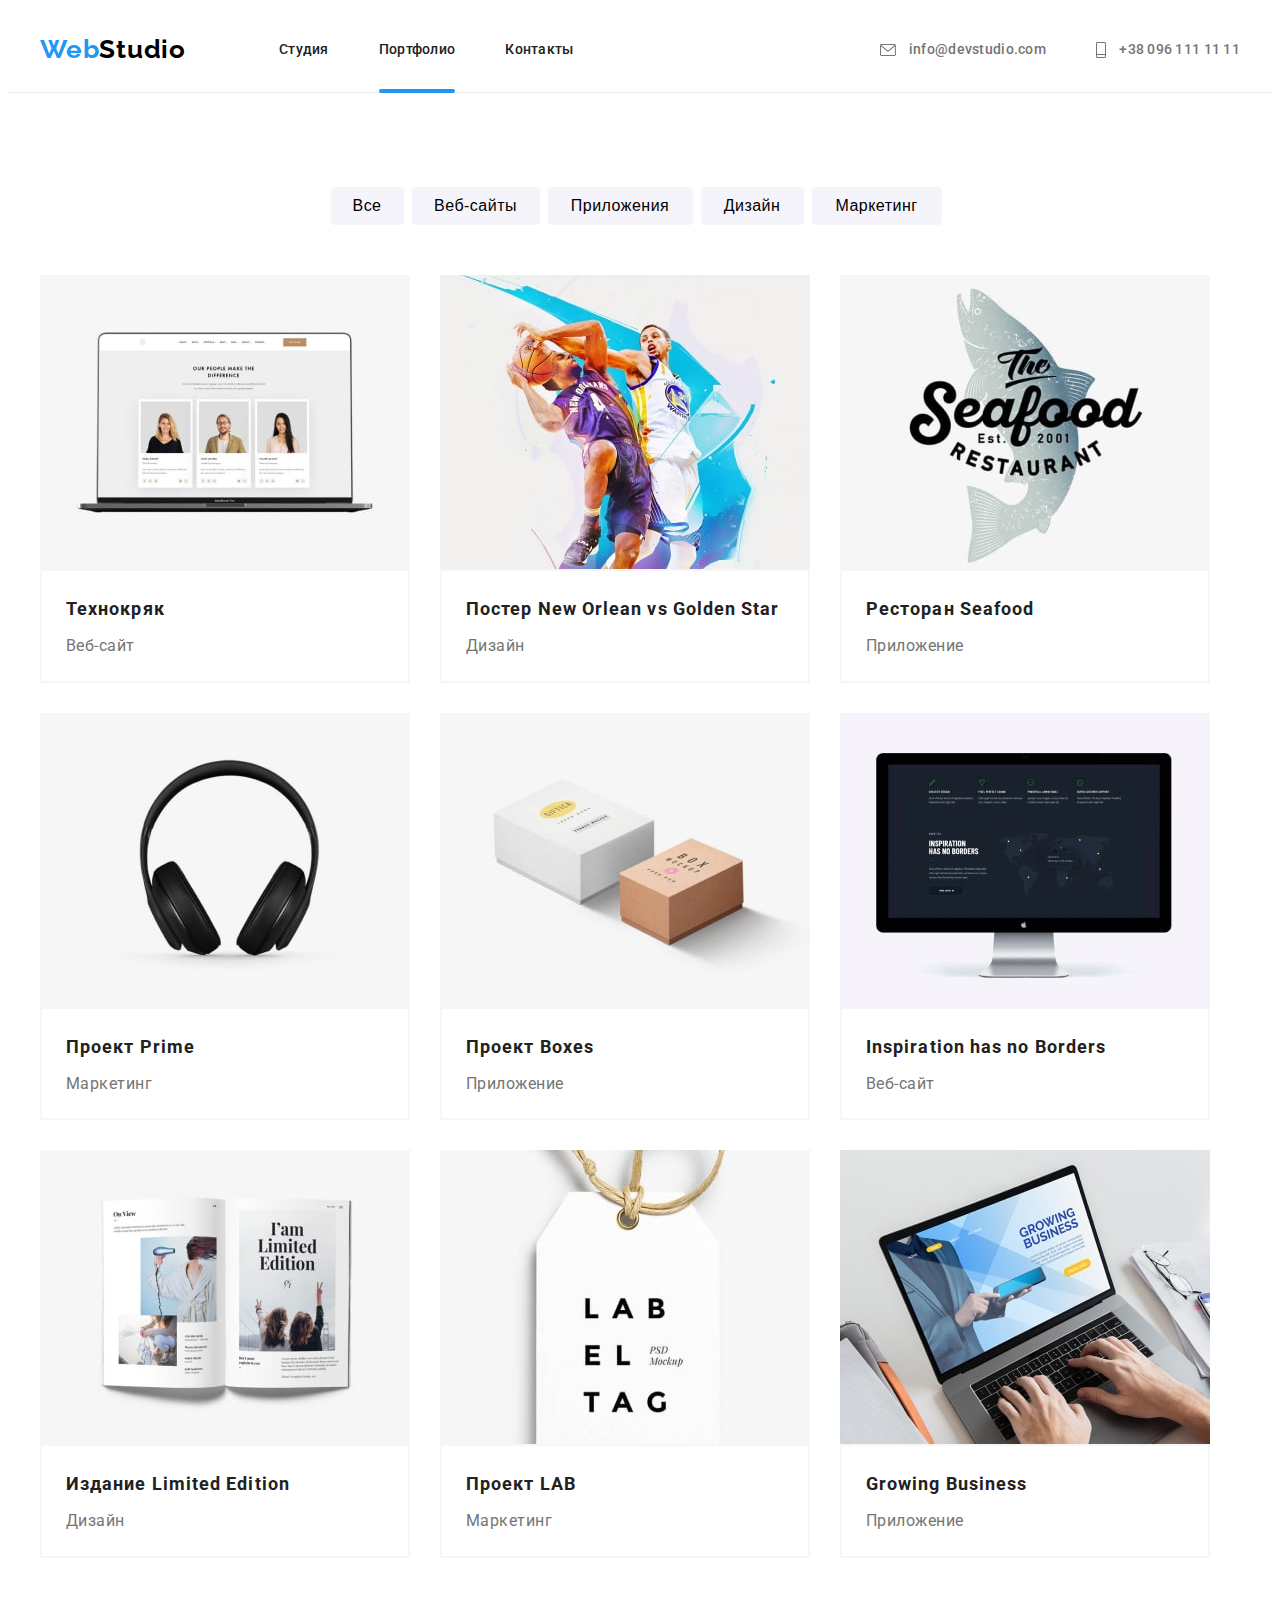
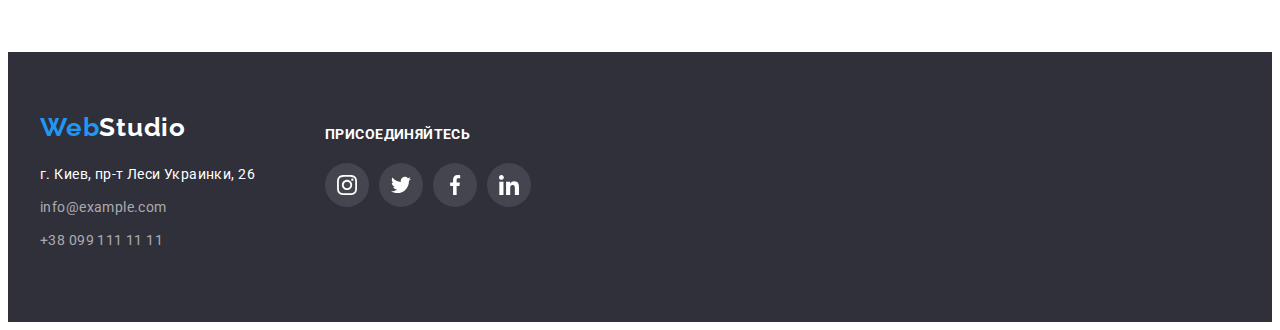
==== portfolio.html @ a0ac4b64 "form" ====
<!DOCTYPE html>
<html lang="ru">

<head>
    <meta charset="UTF-8">
    <meta http-equiv="X-UA-Compatible" content="IE=edge">
    <meta name="viewport" content="width=device-width, initial-scale=1.0">
    <title>Document</title>
    <link rel="stylesheet" href="https://cdnjs.cloudflare.com/ajax/libs/modern-normalize/1.1.0/modern-normalize.min.css"
        integrity="sha512-wpPYUAdjBVSE4KJnH1VR1HeZfpl1ub8YT/NKx4PuQ5NmX2tKuGu6U/JRp5y+Y8XG2tV+wKQpNHVUX03MfMFn9Q=="
        crossorigin="anonymous" referrerpolicy="no-referrer" />
    <link rel="preconnect" href="https://fonts.googleapis.com">
    <link rel="preconnect" href="https://fonts.gstatic.com" crossorigin>
    <link
        href="https://fonts.googleapis.com/css2?family=Raleway:wght@700&family=Roboto:wght@400;500;700;900&display=swap"
        rel="stylesheet">
    <link rel="stylesheet" href="https://cdnjs.cloudflare.com/ajax/libs/animate.css/4.1.1/animate.min.css" />
    <link rel="stylesheet" href="./css/styles.css" />
</head>

<body>
    <!-- Шапка сайта -->
    <header class="header">
        <div class="container">
            <nav class="header-navigation">
                <a href="./index.html" class="header-logo link animate__animated animate__fadeInLeft">Web<span
                        class="header-logo-part">Studio</span></a>
                <ul class="header-list list">
                    <li class="header-item">
                        <a class="header-link link" href="./index.html">Студия</a>
                    </li>
                    <li class="header-item current">
                        <a class="header-link link" href="./portfolio.html">Портфолио</a>
                    </li>
                    <li class="header-item">
                        <a class="header-link link" href="">Контакты</a>
                    </li>
                </ul>
            </nav>
            <div class="header-right link">
                <a class="header-mail link" href="mailto:info@devstudio.com">
                    <svg class="header-icon" width="16" height="12">
                        <use href="./images/icons.svg#icon-envelope"></use>
                    </svg>
                    info@devstudio.com</a>
                <a class="header-tel link" href="tel:+380961111111">
                    <svg class="header-icon" width="10" height="16">
                        <use href="./images/icons.svg#icon-tel"></use>
                    </svg>
                    +38 096 111 11 11</a>
            </div>
        </div>
    </header>
    <!-- Кнопки фильтров -->
    <main>
        <section class="projects">
            <div class="container">
                <h1 class="button-projects-title visually-hidden">Наши проекты</h1>
                <ul class="button-projects-list list">
                    <li><button type="button" class="button-projects-btn button-all">Все</button></li>
                    <li><button type="button" class="button-projects-btn button-web">Веб-сайты</button></li>
                    <li><button type="button" class="button-projects-btn button-app">Приложения</button></li>
                    <li><button type="button" class="button-projects-btn button-dis">Дизайн</button></li>
                    <li><button type="button" class="button-projects-btn button-mark">Маркетинг</button></li>
                </ul>
                <ul class="projects-list list">
                    <li class="projects-item">
                        <div class="card-overlay">
                            <a href="" class="projects-link link"><img src="./images/portfolio/computer.jpg"
                                    alt="Фото людей на экране" class="projects-foto" width="370" height="294">
                                <p class="overlay">Технокряк это современная площадка распространения коронавируса.
                                    Компании используют эту платформу для цифрового
                                    шпионажа и атак на защищённые сервера конкурентов.</p>
                        </div>
                        <div class="projects-card">
                            <h2 class="projects-title">Технокряк</h2>
                            <p class="projects-text">Веб-сайт</p>
                        </div>
                        </a>
                    </li>
                    <li class="projects-item">
                        <div class="card-overlay">
                            <a href="" class="projects-link link"><img src="./images/portfolio/orlean.jpg"
                                    alt="Спортсмены играют в баскетбол" class="projects-foto" width="370" height="294">
                                <p class="overlay">Технокряк это современная площадка распространения коронавируса.
                                    Компании используют эту платформу
                                    для цифрового
                                    шпионажа и атак на защищённые сервера конкурентов.</p>
                        </div>
                        <div class="projects-card">
                            <h2 class="projects-title">Постер <span lang="en">New Orlean vs Golden Star</span></h2>
                            <p class="projects-text">Дизайн</p>
                        </div>
                        </a>
                    </li>
                    <li class="projects-item">
                        <div class="card-overlay">
                            <a href="" class="projects-link link"><img src="./images/portfolio/seafood.jpg"
                                    alt="Постер с названием" class="projects-foto" width="370" height="294">
                                <p class="overlay">Технокряк это современная площадка распространения коронавируса.
                                    Компании используют эту платформу
                                    для цифрового
                                    шпионажа и атак на защищённые сервера конкурентов.</p>
                        </div>
                        <div class="projects-card">
                            <h2 class="projects-title">Ресторан <span lang="en">Seafood</span></h2>
                            <p class="projects-text">Приложение</p>
                        </div>
                        </a>
                    </li>
                    <li class="projects-item">
                        <div class="card-overlay">
                            <a href="" class="projects-link link"><img src="./images/portfolio/prime.jpg" alt="Наушники"
                                    class="projects-foto" width="370" height="294">
                                <p class="overlay">Технокряк это современная площадка распространения коронавируса.
                                    Компании используют эту платформу
                                    для цифрового
                                    шпионажа и атак на защищённые сервера конкурентов.</p>
                        </div>
                        <div class="projects-card">
                            <h2 class="projects-title">Проект <span lang="en">Prime</span></h2>
                            <p class="projects-text">Маркетинг</p>
                        </div>
                        </a>
                    </li>
                    <li class="projects-item">
                        <div class="card-overlay">
                            <a href="" class="projects-link link"><img src="./images/portfolio/box.jpg"
                                    alt="Картонные коробки" class="projects-foto" width="370" height="294">
                                <p class="overlay">Технокряк это современная площадка распространения коронавируса.
                                    Компании используют эту платформу
                                    для цифрового
                                    шпионажа и атак на защищённые сервера конкурентов.</p>
                        </div>
                        <div class="projects-card">
                            <h2 class="projects-title">Проект <span lang="en">Boxes</span></h2>
                            <p class="projects-text">Приложение</p>
                            </a>
                        </div>
                    </li>
                    <li class="projects-item">
                        <div class="card-overlay">
                            <a href="" class="projects-link link"><img src="./images/portfolio/borders.jpg" alt=""
                                    width="370" class="projects-foto" height="294">
                                <p class="overlay">Технокряк это современная площадка распространения коронавируса.
                                    Компании используют эту платформу
                                    для цифрового
                                    шпионажа и атак на защищённые сервера конкурентов.</p>
                        </div>
                        <div class="projects-card">
                            <h2 lang="en" class="projects-title">Inspiration has no Borders</h2>
                            <p class="projects-text">Веб-сайт</p>
                        </div>
                        </a>
                    </li>
                    <li class="projects-item">
                        <div class="card-overlay">
                            <a href="" class="projects-link link"><img src="./images/portfolio/dis.jpg"
                                    alt="Женнский журнал" class="projects-foto" width="370" height="294">
                                <p class="overlay">Технокряк это современная площадка распространения коронавируса.
                                    Компании используют эту платформу
                                    для цифрового
                                    шпионажа и атак на защищённые сервера конкурентов.</p>
                        </div>
                        <div class="projects-card">
                            <h2 class="projects-title">Издание <span lang="en">Limited Edition</span></h2>
                            <p class="projects-text">Дизайн</p>
                        </div>
                        </a>
                    </li>
                    <li class="projects-item">
                        <div class="card-overlay">
                            <a href="" class="projects-link link"><img src="./images/portfolio/lab.jpg"
                                    alt="Бирка на веревке" class="projects-foto" width="370" height="294">
                                <p class="overlay">Технокряк это современная площадка распространения коронавируса.
                                    Компании используют эту платформу
                                    для цифрового
                                    шпионажа и атак на защищённые сервера конкурентов.</p>
                        </div>
                        <div class="projects-card">
                            <h2 class="projects-title">Проект <span lang="en">LAB</span></h2>
                            <p class="projects-text">Маркетинг</p>
                        </div>
                        </a>
                    </li>
                    <li class="projects-item">
                        <div class="card-overlay">
                            <a href="" class="projects-link link"><img src="./images/portfolio/growing.jpg"
                                    alt="Человек печатает на ноутбуке" class="projects-foto" width="370" height="294">
                                <p class="overlay">Технокряк это современная площадка распространения коронавируса.
                                    Компании используют эту платформу
                                    для цифрового
                                    шпионажа и атак на защищённые сервера конкурентов.</p>
                        </div>
                        <div class="projects-card">
                            <h2 lang="en" class="projects-title">Growing Business</h2>
                            <p class="projects-text">Приложение</p>
                        </div>
                        </a>
                    </li>
                </ul>
            </div>
        </section>
    </main>
    <!-- Контакты -->
    <footer class="footer">
        <div class="container">
            <div class="footer-information">
                <div class="footer-address">
                    <a href="./index.html" class="footer-logo link">Web<span class="footer-logo-part">Studio</span></a>
                    <address class="contact-address">
                        <ul class="contact-address-list list">
                            <li class="contact-address-item">
                                <a href="" class="contact-address-map link">г. Киев, пр-т Леси Украинки, 26</a>
                            </li>
                            <li class="contact-address-item">
                                <a href="mailto:info@example.com" class="contact-address-mail link">info@example.com</a>
                            </li>
                            <li class="contact-address-item">
                                <a href="tel:+380991111111" class="contact-address-tel link">+38 099 111 11 11</a>
                            </li>
                        </ul>
                </div>
                </address>
                <div class="footer-title-icon">
                    <h3 class="footer-title">присоединяйтесь</h3>
                    <ul class="footer-socials list footer-socials-list">
                        <li class="footer-socials-item link">
                            <a href="" class="footer-socials-link">
                                <svg class="footer-socials-icon" width="20" height="20">socials
                                    <use href="./images/icons.svg#icon-instagram"></use>
                                </svg>
                            </a>
                        </li>
                        <li class="footer-socials-item link">
                            <a href="" class="footer-socials-link">
                                <svg class="footer-socials-icon" width="20" height="20">
                                    <use href="./images/icons.svg#icon-twitter"></use>
                                </svg>
                            </a>
                        </li>
                        <li class="footer-socials-item link">
                            <a href="" class="footer-socials-link">
                                <svg class="footer-socials-icon" width="20" height="20">
                                    <use href="./images/icons.svg#icon-facebook"></use>
                                </svg>
                            </a>
                        </li>
                        <li class="footer-socials-item link">
                            <a href="" class="footer-socials-link">
                                <svg class="footer-socials-icon" width="20" height="20">
                                    <use href="./images/icons.svg#icon-linkedin"></use>
                                </svg>
                            </a>
                        </li>
                    </ul>
                </div>
            </div>
        </div>
    </footer>
</body>

</html>
---- css/styles.css ----
:root {
  --main-title-color: #212121;
  --secondary-title-color: #ffffff;
  --main-text-color: #757575;
  --accent-color: #2196f3;
}
body {
  font-family: "Roboto", sans-serif;
}

p,
h1,
h2,
h3,
h4,
h5,
h6 {
  margin-top: 0;
  margin-bottom: 0;
}

ul {
  margin-top: 0;
  margin-bottom: 0;
  padding-left: 0;
}
img {
  display: block;
}
.container {
  width: 1200px;
  padding-left: 15px;
  padding-right: 15px;
  margin: 0 auto;
}

.visually-hidden {
  position: absolute;
  width: 1px;
  height: 1px;
  margin: -1px;
  padding: 0;
  overflow: hidden;
  border: 0;
  clip: rect(0 0 0 0);
}
.list {
  list-style: none;
}
.link {
  text-decoration: none;
}
/* --------------HEADER------------------- */
.header {
  /* border: 2px dashed #2196f3; */
  /* border: 2px solid #f6f6f6; */
  border-bottom: 1px solid #ececec;
}
.header .container {
  display: flex;
  align-items: center;
}

.header-navigation {
  display: flex;
  align-items: center;
}

.header-logo {
  display: block;
  font-family: Raleway;
  font-style: normal;
  font-weight: bold;
  font-size: 26px;
  line-height: 1.19;
  letter-spacing: 0.03em;
  color: #2196f3;
  margin-right: 93px;
  padding-top: 24px;
  padding-bottom: 25px;
}

.header-logo-part {
  color: #000000;
}

.header-list {
  display: flex;
}

.current {
  position: relative;
}
.current::after {
  content: "";
  width: 100%;
  height: 4px;
  border-radius: 2px;
  background-color: #2196f3;
  display: block;
  position: absolute;
  bottom: -3px;
  left: 0;
}

.header-item:not(:last-child) {
  margin-right: 50px;
}
.header-mail,
.header-tel {
  display: flex;
  fill: currentColor;
  /* vertical-align: middle; */
}
.header-icon {
  margin-right: 10px;
  vertical-align: middle;
}
.header-link {
  display: block;
  font-weight: 500;
  font-size: 14px;
  line-height: 1.14;
  letter-spacing: 0.02em;
  color: #212121;
  padding-top: 32px;
  padding-bottom: 32px;
  transition: color 250ms cubic-bezier(0.4, 0, 0.2, 1);
}
.header-link:hover,
.header-link:focus {
  color: var(--accent-color);
}
.header-right {
  margin-left: auto;
  display: flex;
}
.header-mail {
  display: block;
  font-weight: 500;
  font-size: 14px;
  line-height: 1.4;
  letter-spacing: 0.02em;
  padding-top: 32px;
  padding-bottom: 32px;
  color: #757575;
  margin-right: 50px;
  transition: color 250ms cubic-bezier(0.4, 0, 0.2, 1);
}
.header-mail:hover,
.header-mail:focus {
  color: var(--accent-color);
}

.header-tel {
  display: block;
  font-weight: 500;
  font-size: 14px;
  line-height: 1.4;
  letter-spacing: 0.02em;
  padding-top: 32px;
  padding-bottom: 32px;
  color: #757575;
  transition: color 250ms cubic-bezier(0.4, 0, 0.2, 1);
}
.header-tel:hover,
.header-tel:focus {
  color: var(--accent-color);
}
/* ----------------HERO---------------- */
.hero {
  /* border: 2px dashed #2196f3; */
  padding-top: 200px;
  padding-bottom: 200px;
  background-image: linear-gradient(
      rgba(47, 48, 58, 0.4),
      rgba(47, 48, 58, 0.4)
    ),
    url(../images/header.jpg);
  background-repeat: no-repeat;
  background-position: center;
  /* background-size: cover; */
  background-size: 1600px;
}
.hero-title {
  font-weight: 900;
  font-size: 44px;
  line-height: 1.36;
  text-align: center;
  letter-spacing: 0.06em;
  text-transform: uppercase;
  color: var(--secondary-title-color);
  padding-bottom: 30px;
}
.hero-button {
  font-weight: 700;
  font-size: 16px;
  line-height: 1.87;
  display: flex;
  justify-content: center;
  align-items: center;
  text-align: center;
  letter-spacing: 0.06em;
  color: #ffffff;
  background-color: #2196f3;
  margin: 0px auto;
  width: 200px;
  height: 50px;
  left: 700px;
  top: 430px;
  box-shadow: 0px 4px 4px rgba(0, 0, 0, 0.15);
  border-radius: 4px;
  padding: 0;
  border: none;
  /* position: relative;
  left: 50%;
  transform: translate(-50%, 0); */
}

/* --------------PECULIARITIES---------------- */
.peculiarities {
  padding-top: 94px;
  padding-bottom: 94px;
}
.peculiarities-item:not(:last-child) {
  margin-right: 30px;
}

.peculiarities-list {
  display: flex;
}
.peculiarities-fone-img {
  width: 270px;
  height: 120px;
  display: flex;
  align-items: center;
  justify-content: center;
  border-radius: 4px;
  background-color: #f5f4fa;
  margin-bottom: 30px;
}
.peculiarities-secondary-title {
  font-weight: 700;
  font-size: 14px;
  line-height: 1.14;
  letter-spacing: 0.03em;
  text-transform: uppercase;
  color: var(--main-title-color);
  margin-bottom: 16px;
}
.peculiarities-text {
  font-size: 14px;
  line-height: 1.71;
  letter-spacing: 0.03em;
  color: var(--main-text-color);
}
/* ----------------TEAM------------------- */
.team {
  padding-bottom: 94px;
  border-color: #f5f4fa;
  /* border: 2px dashed #2196f3; */
  padding-top: 83px;
  padding-bottom: 94px;
}
.activities-title,
.team-main-title,
.client-main-title {
  font-weight: 700;
  font-size: 36px;
  line-height: 1.17;
  text-align: center;
  letter-spacing: 0.03em;
  color: var(--main-title-color);
}
.activities {
  padding-bottom: 105px;
}
.activities-information {
  position: relative;
}
.activities-link-text {
  position: absolute;
  width: 100%;
  height: 70px;
  background-color: rgba(47, 48, 58, 0.8);
  color: var(--secondary-title-color);
  font-weight: 700;
  font-size: 14px;
  line-height: calc(16 / 14);
  text-align: center;
  letter-spacing: 0.03em;
  text-transform: uppercase;
  bottom: 0;
  left: 0;
  padding-top: 27px;
}

.activities-item:not(:last-child) {
  margin-right: 30px;
}
.activities-title {
  margin-bottom: 50px;
}
.activities-list {
  display: flex;
}
.team-main-title {
  margin-bottom: 50px;
}

.team {
  background-color: #f5f4fa;
}
.team-one-text {
  width: 270px;
  padding-top: 30px;
  padding-bottom: 30px;
  background-color: #ffffff;
}
.team-list {
  display: flex;
  margin-left: -30px;
  flex-wrap: wrap;
}
.team-item {
  flex-basis: calc(100% / 4- 30px);
  margin-left: 30px;

  box-shadow: 0px 4px 4px rgba(0, 0, 0, 0.25);
}

.team-secondary-title {
  font-weight: 500;
  font-size: 16px;
  line-height: 1.19;
  text-align: center;
  letter-spacing: 0.03em;
  color: var(--main-title-color);
}

.team-secondary-title {
  padding-bottom: 10px;
}
.team-text {
  font-size: 16px;
  line-height: 1.19;
  text-align: center;
  letter-spacing: 0.03em;
  color: var(--main-text-color);
  margin-bottom: 16px;
}
.socials-list {
  display: flex;
  justify-content: center;
}
.socials-link {
  width: 100%;
  height: 100%;
  display: flex;
  align-items: center;
  justify-content: center;
  border-radius: 50%;
  background-color: #ffffff;
  transition: background-color 250ms cubic-bezier(0.4, 0, 0.2, 1),
    fill 250ms cubic-bezier(0.4, 0, 0.2, 1);
}
.socials-link:hover,
.socials-link:focus {
  background-color: var(--accent-color);
}
.socials-link:hover .socials-icon,
.socials-link:focus .socials-icon {
  fill: #ffffff;
}
.socials-item:not(:last-child) {
  margin-right: 10px;
}
.socials-item {
  width: 44px;
  height: 44px;
}
.socials-icon {
  fill: #afb1b8;
}

/* ----------------CLIENT-------------- */
.client {
  padding-top: 94px;
  padding-bottom: 94px;
}
.client-main-title {
  margin-bottom: 50px;
}
.client-list {
  display: flex;
  justify-content: center;
}
.client-link {
  width: 100%;
  height: 100%;
  display: flex;
  align-items: center;
  justify-content: center;
  border: 1px solid #afb1b8;
  border-radius: 4px;
  background-color: #ffffff;
  transition: border 250ms cubic-bezier(0.4, 0, 0.2, 1),
    fill 250ms cubic-bezier(0.4, 0, 0.2, 1);
}
.client-link:hover,
.client-link:focus {
  border: 1px solid var(--accent-color);
}
.client-link:hover .client-logo,
.client-link:focus .client-logo {
  fill: var(--accent-color);
}
.team-list {
  display: flex;
  margin-left: -30px;
  flex-wrap: wrap;
  align-items: center;
}
.client-link {
  flex-basis: calc(100% / 6 - 30px);
  margin-left: 30px;
  background-color: #ffffff;
  width: 170px;
  height: 92px;
}

.client-logo {
  fill: #afb1b8;
}

/* ----------------FOOTER-------------- */
.footer-logo {
  font-family: Raleway;
  font-style: normal;
  font-weight: bold;
  font-size: 26px;
  line-height: 1.19;
  letter-spacing: 0.03em;
  color: #2196f3;
}
.footer-logo-part {
  color: #ffffff;
}
.contact-address-item {
  margin-bottom: 9px;
}
.contact-address {
  margin-top: 20px;
}
.contact-address-map {
  font-size: 14px;
  line-height: 1.71;
  letter-spacing: 0.03em;
  color: #ffffff;
  font-style: normal;
}
.contact-address-mail,
.contact-address-tel {
  font-size: 14px;
  line-height: 1.71;
  letter-spacing: 0.03em;
  color: rgba(255, 255, 255, 0.6);
  font-style: normal;
}
.footer {
  background-color: #2f303a;
  padding-top: 60px;
  padding-bottom: 60px;
}
.footer-information {
  display: flex;
}
.footer-socials-list {
  display: flex;
}
.footer-socials-link {
  width: 100%;
  height: 100%;
  display: flex;
  align-items: center;
  justify-content: center;
  border-radius: 50%;
  background-color: rgba(255, 255, 255, 0.1);
  transition: background-color 250ms cubic-bezier(0.4, 0, 0.2, 1);
}
.footer-socials-link:hover,
.footer-socials-link:focus {
  background-color: var(--accent-color);
}

.footer-socials-icon {
  fill: #ffffff;
}
.footer-socials-item {
  width: 44px;
  height: 44px;
}

.footer-socials-item:not(:last-child) {
  margin-right: 10px;
}
.footer-address {
  margin-right: 70px;
}

.footer-title-icon {
  margin-right: 93px;
}
.subscription-form {
  display: flex;
}
.footer-title,
.footer-title-subscription {
  display: block;
  margin-bottom: 20px;
  color: #ffffff;
  font-weight: 700;
  font-size: 14px;
  line-height: 1.14;
  letter-spacing: 0.03em;
  text-transform: uppercase;
  margin-top: 15px;
}
.online-input {
  display: block;
  width: 358px;
  height: 50px;
  border: 1px solid rgba(255, 255, 255, 0.6);
  border-radius: 4px;
  background: transparent;
  outline: none;
}
.subscription-btn {
  content: "";
  display: block;
  width: 200px;
  height: 50px;
  border-radius: 4px;
  color: var(--secondary-title-color);
  background-color: var(--accent-color);
  position: absolute;
  font-weight: 700;
  font-size: 16px;
  line-height: calc(30 / 16);
  letter-spacing: 0.06em;
  text-align: center;
  padding: 0;
  border: none;
  margin: 0 auto;
  transition: box-shadow 250ms cubic-bezier(0.4, 0, 0.2, 1);
}
.footer-title-subscription-block {
  padding-right: 215px;
}
.subscription-form {
  position: absolute;
}
/* -------------FILTR-------------------- */
.button-projects-list {
  display: flex;
  align-items: center;
  justify-content: center;
  margin-bottom: 50px;
}

.button-projects-btn {
  font-weight: 500;
  font-size: 16px;
  line-height: 1.62;
  text-align: center;
  letter-spacing: 0.03em;
  background-color: #f5f4fa;
  height: 38px;
  border-radius: 4px;
  margin-right: 8px;
  padding: 0;
  border: none;
  transition: box-shadow 250ms cubic-bezier(0.4, 0, 0.2, 1),
    background-color 250ms cubic-bezier(0.4, 0, 0.2, 1),
    color 250ms cubic-bezier(0.4, 0, 0.2, 1);
}
.button-all {
  width: 73px;
  height: 38px;
}
.button-web {
  width: 128px;
  height: 38px;
}
.button-app {
  width: 145px;
  height: 38px;
}
.button-dis {
  width: 103px;
  height: 38px;
}
.button-mark {
  width: 130px;
  height: 38px;
}
.button-projects-btn:hover,
.button-projects-btn:focus {
  background-color: var(--accent-color);
  color: #ffffff;
  box-shadow: 0px 4px 4px rgba(0, 0, 0, 0.25);
}

/* ------------------PROJECTS------------- */

.projects-list {
  display: flex;
  flex-wrap: wrap;
  flex-basis: calc(100% / 3 - 30px);
  margin-right: -30px;
  margin-bottom: -30px;
}
.projects-item {
  margin-right: 30px;
  margin-bottom: 30px;
  transition: box-shadow 250ms cubic-bezier(0.4, 0, 0.2, 1);
}
.projects-item:hover {
  box-shadow: 0px 4px 4px rgba(0, 0, 0, 0.25);
}

.projects-card {
  padding: 20px 24px;
  border: 2px solid #f6f6f6;
}
.projects-title {
  font-weight: 700;
  font-size: 18px;
  line-height: 2;
  letter-spacing: 0.06em;
  color: var(--main-title-color);
  margin-bottom: 4px;
}
.projects-text {
  font-size: 16px;
  line-height: 1.87;
  letter-spacing: 0.03em;
  color: var(--main-text-color);
}
.projects {
  padding-top: 94px;
  padding-bottom: 94px;
}
.projects-link {
  display: block;
}

.card-overlay {
  position: relative;
  overflow: hidden;
}
.overlay {
  position: absolute;
  top: 0;
  left: 0;
  width: 100%;
  height: 100%;
  background-color: rgba(33, 150, 243, 0.9);
  color: var(--secondary-title-color);
  padding: 62px 24px;
  overflow: auto;
  font-size: 18px;
  line-height: 1.55;
  letter-spacing: 0.03em;
  font-style: normal;

  transform: translateY(100%);
  transition: transform 250ms cubic-bezier(0.4, 0, 0.2, 1);
}
.projects-item:hover .overlay,
.projects-link:focus .overlay {
  transform: translateY(0%);
}

/* ------------------MODAL WINDOW------------- */
.backdrop {
  position: fixed;
  top: 0;
  left: 0;
  width: 100vw;
  height: 100vh;
  background-color: rgba(0, 0, 0, 0.2);
  transition: opacity 250ms cubic-bezier(0.4, 0, 0.2, 1),
    visibility 250ms cubic-bezier(0.4, 0, 0.2, 1);
}
.modal {
  position: absolute;
  left: 50%;
  top: 50%;
  width: 528px;
  height: 581px;
  background-color: #ffffff;
  transform: translate(-50%, -50%);
  padding: 40px;
}
.close-btn {
  position: absolute;
  top: 8px;
  right: 8px;
  width: 30px;
  height: 30px;
  border-radius: 50%;
  border: 1px solid rgba(0, 0, 0, 0.1);
  background-color: #ffffff;
  padding: 0;
}

.is-hidden {
  opacity: 0;
  visibility: hidden;
  pointer-events: none;
}

/* ------------------MODAL WINDOW STYLE------------- */
.backdrop.is-hidden {
  opacity: 0;
  visibility: hidden;
  pointer-events: none;
}

.modal-title {
  font-size: 20px;
  font-weight: 700;
  text-align: center;
  color: var(--main-title-color);
  display: block;
  margin-bottom: 12px;
}

.modal-form-field {
  margin-bottom: 4px;
}

.modal-form-label {
  font-size: 12px;
  color: var(--main-text-color);
  display: block;
  margin-bottom: 4px;
}

.input-wrap {
  display: block;
  position: relative;
}

.modal-form-input {
  width: 100%;
  height: 40px;
  border: 1px solid rgba(33, 33, 33, 0.2);
  border-radius: 4px;
  padding-left: 12px;
}

.modal-form-icon {
  position: absolute;
  left: 10px;
  top: 50%;
  transform: translateY(-50%);
}

.modal-comment {
  width: 100%;
  height: 120px;
  border: 1px solid rgba(33, 33, 33, 0.2);
  border-radius: 4px;
  padding-left: 16px;
  padding-top: 12px;
  resize: none;
}

.modal-comment::placeholder {
  font-size: 14px;
}

.check-label {
  display: flex;
  align-items: center;
}
.form-btn {
  position: absolute;
  width: 200px;
  height: 50px;
  color: var(--secondary-title-color);
  background-color: var(--accent-color);
  border-radius: 4px;
  font-weight: 700;
  font-size: 16px;
  line-height: calc(30 / 16);
  letter-spacing: 0.06em;
  text-align: center;
  padding: 0;
  border: none;
  margin: 0 auto;
  transition: box-shadow 250ms cubic-bezier(0.4, 0, 0.2, 1);
}
.form-link {
  color: var(--accent-color);
}
.text-check {
  color: var(--main-text-color);
}
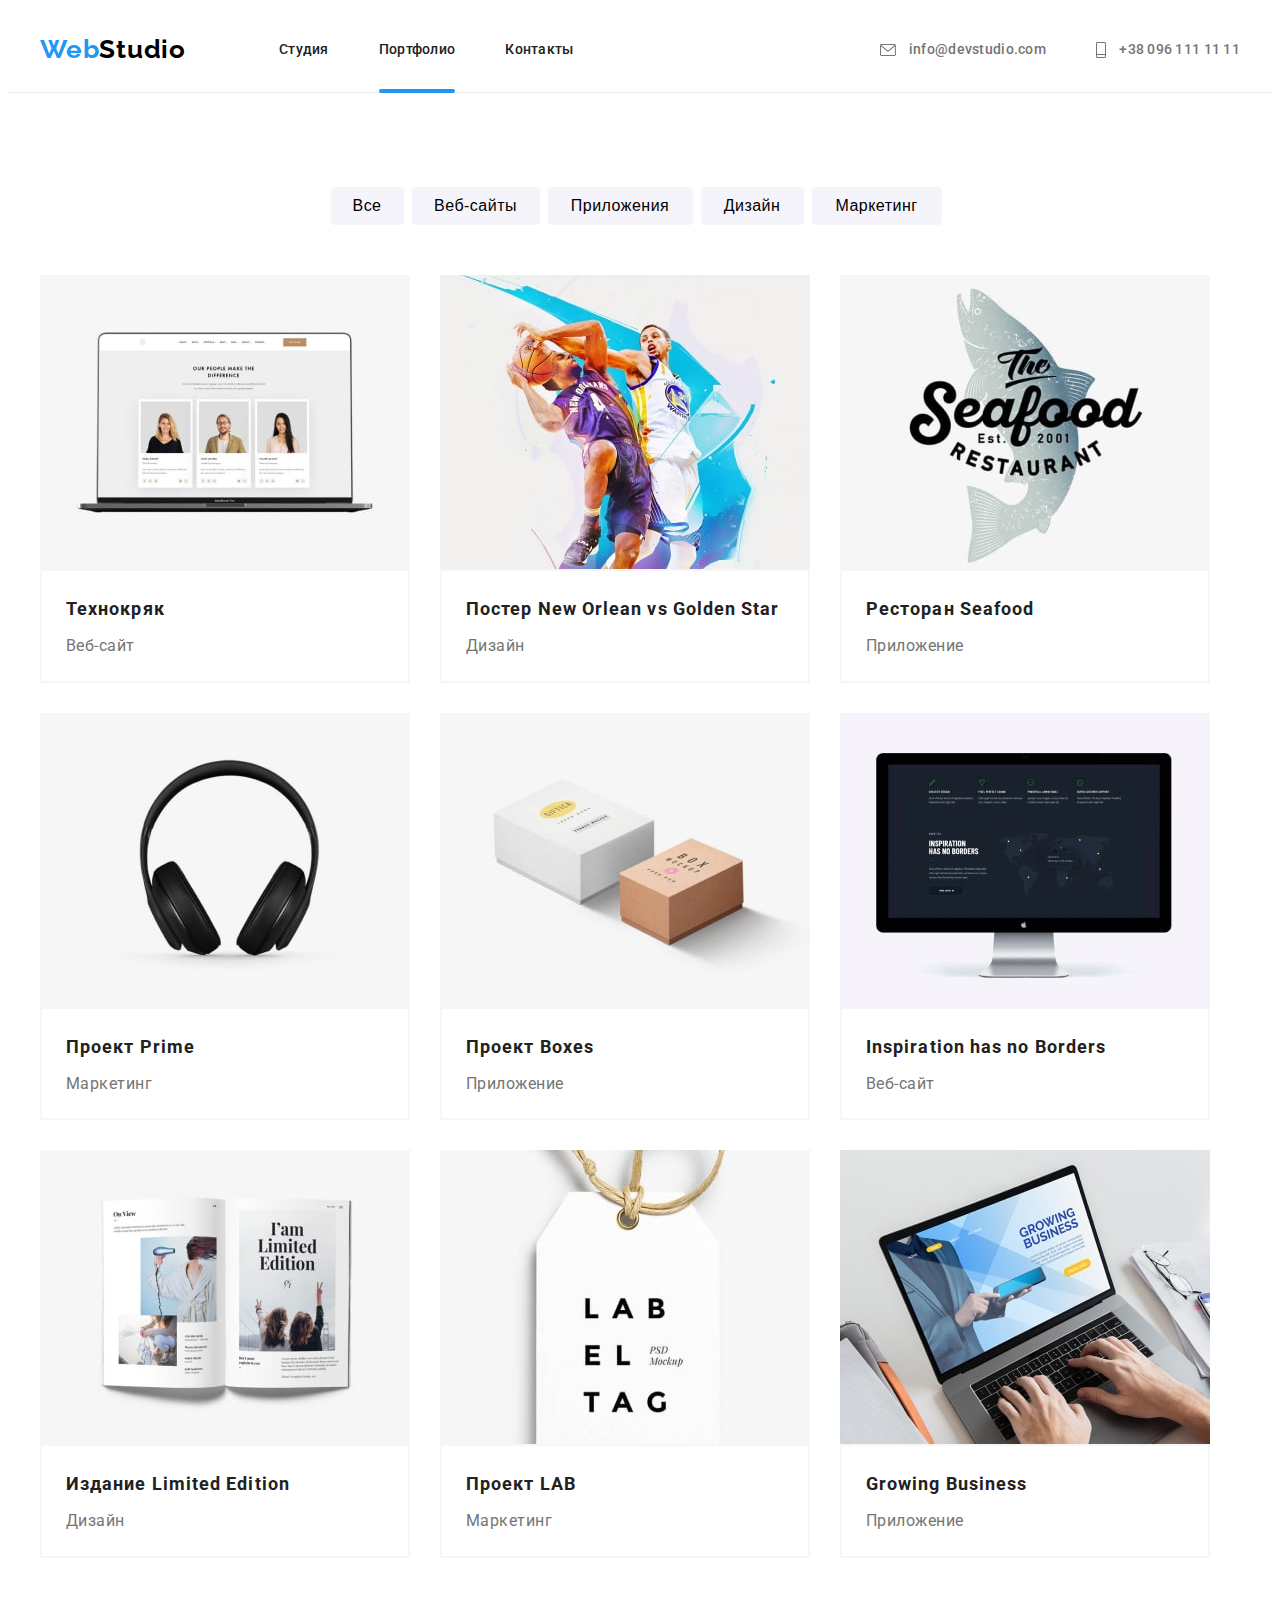
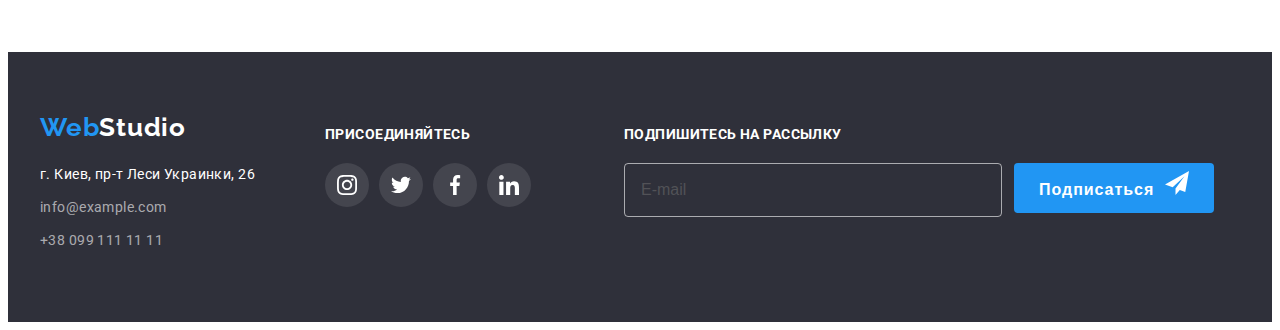
==== commit 1a744cab: "form and styles" ====
--- a/portfolio.html
+++ b/portfolio.html
@@ -203,61 +203,71 @@
         </section>
     </main>
     <!-- Контакты -->
-    <footer class="footer">
-        <div class="container">
-            <div class="footer-information">
-                <div class="footer-address">
-                    <a href="./index.html" class="footer-logo link">Web<span class="footer-logo-part">Studio</span></a>
-                    <address class="contact-address">
-                        <ul class="contact-address-list list">
-                            <li class="contact-address-item">
-                                <a href="" class="contact-address-map link">г. Киев, пр-т Леси Украинки, 26</a>
-                            </li>
-                            <li class="contact-address-item">
-                                <a href="mailto:info@example.com" class="contact-address-mail link">info@example.com</a>
-                            </li>
-                            <li class="contact-address-item">
-                                <a href="tel:+380991111111" class="contact-address-tel link">+38 099 111 11 11</a>
+        <footer class="footer">
+            <div class="container">
+                <div class="footer-information">
+                    <div class="footer-address">
+                        <a href="./index.html" class="footer-logo link">Web<span class="footer-logo-part">Studio</span></a>
+                        <address class="contact-address">
+                            <ul class="contact-address-list list">
+                                <li class="contact-address-item">
+                                    <a href="" class="contact-address-map link">г. Киев, пр-т Леси Украинки, 26</a>
+                                </li>
+                                <li class="contact-address-item">
+                                    <a href="mailto:info@example.com" class="contact-address-mail link">info@example.com</a>
+                                </li>
+                                <li class="contact-address-item">
+                                    <a href="tel:+380991111111" class="contact-address-tel link">+38 099 111 11 11</a>
+                                </li>
+                            </ul>
+                    </div>
+                    </address>
+                    <div class="footer-title-icon">
+                        <b class="footer-title">присоединяйтесь</b>
+                        <ul class="footer-socials list footer-socials-list">
+                            <li class="footer-socials-item link">
+                                <a href="" class="footer-socials-link" rel="noopener noreferrer nofollow" target="_blank">
+                                    <svg class="footer-socials-icon" width="20" height="20">socials
+                                        <use href="./images/icons.svg#icon-instagram"></use>
+                                    </svg>
+                                </a>
+                            </li>
+                            <li class="footer-socials-item link">
+                                <a href="" class="footer-socials-link" rel="noopener noreferrer nofollow" target="_blank">
+                                    <svg class="footer-socials-icon" width="20" height="20">
+                                        <use href="./images/icons.svg#icon-twitter"></use>
+                                    </svg>
+                                </a>
+                            </li>
+                            <li class="footer-socials-item link">
+                                <a href="" class="footer-socials-link" rel="noopener noreferrer nofollow" target="_blank">
+                                    <svg class="footer-socials-icon" width="20" height="20">
+                                        <use href="./images/icons.svg#icon-facebook"></use>
+                                    </svg>
+                                </a>
+                            </li>
+                            <li class="footer-socials-item link" rel="noopener noreferrer nofollow" target="_blank">
+                                <a href="" class="footer-socials-link">
+                                    <svg class="footer-socials-icon" width="20" height="20">
+                                        <use href="./images/icons.svg#icon-linkedin"></use>
+                                    </svg>
+                                </a>
                             </li>
                         </ul>
-                </div>
-                </address>
-                <div class="footer-title-icon">
-                    <h3 class="footer-title">присоединяйтесь</h3>
-                    <ul class="footer-socials list footer-socials-list">
-                        <li class="footer-socials-item link">
-                            <a href="" class="footer-socials-link">
-                                <svg class="footer-socials-icon" width="20" height="20">socials
-                                    <use href="./images/icons.svg#icon-instagram"></use>
+                    </div>
+                    <div class="footer-title-subscription-block">
+                        <b class="footer-title-subscription">Подпишитесь на рассылку </b>
+                        <form action="#" class="subscription-form">
+                            <input type="email" name="online-email" placeholder="E-mail" class="online-input" required>
+                            <button type="submit" class="btn subscription-btn">Подписаться&nbsp;
+                                <svg class="footer-subscription-icon" width="24" height="24">
+                                    <use href="./images/icons.svg#icon-icon-send-color"></use>
                                 </svg>
-                            </a>
-                        </li>
-                        <li class="footer-socials-item link">
-                            <a href="" class="footer-socials-link">
-                                <svg class="footer-socials-icon" width="20" height="20">
-                                    <use href="./images/icons.svg#icon-twitter"></use>
-                                </svg>
-                            </a>
-                        </li>
-                        <li class="footer-socials-item link">
-                            <a href="" class="footer-socials-link">
-                                <svg class="footer-socials-icon" width="20" height="20">
-                                    <use href="./images/icons.svg#icon-facebook"></use>
-                                </svg>
-                            </a>
-                        </li>
-                        <li class="footer-socials-item link">
-                            <a href="" class="footer-socials-link">
-                                <svg class="footer-socials-icon" width="20" height="20">
-                                    <use href="./images/icons.svg#icon-linkedin"></use>
-                                </svg>
-                            </a>
-                        </li>
-                    </ul>
+                            </button>
+                    </div>
                 </div>
             </div>
-        </div>
-    </footer>
+        </footer>
 </body>
 
 </html>--- a/css/styles.css
+++ b/css/styles.css
@@ -212,6 +212,7 @@
   border-radius: 4px;
   padding: 0;
   border: none;
+  cursor: pointer;
   /* position: relative;
   left: 50%;
   transform: translate(-50%, 0); */
@@ -511,8 +512,10 @@
 .footer-title-icon {
   margin-right: 93px;
 }
-.subscription-form {
-  display: flex;
+.subscription-form:not(:last-child) {
+  display: flex;
+  justify-content: right;
+  margin-right: 10px;
 }
 .footer-title,
 .footer-title-subscription {
@@ -526,18 +529,23 @@
   text-transform: uppercase;
   margin-top: 15px;
 }
+.footer-title-subscription {
+  display: block;
+}
+
 .online-input {
-  display: block;
   width: 358px;
   height: 50px;
   border: 1px solid rgba(255, 255, 255, 0.6);
   border-radius: 4px;
   background: transparent;
   outline: none;
+  padding-left: 16px;
+  color: #ffffff;
+  margin-right: 12px;
 }
 .subscription-btn {
   content: "";
-  display: block;
   width: 200px;
   height: 50px;
   border-radius: 4px;
@@ -551,14 +559,22 @@
   text-align: center;
   padding: 0;
   border: none;
-  margin: 0 auto;
   transition: box-shadow 250ms cubic-bezier(0.4, 0, 0.2, 1);
-}
-.footer-title-subscription-block {
-  padding-right: 215px;
+  margin-right: 250px;
+  justify-content: center;
+  text-align: center;
 }
 .subscription-form {
   position: absolute;
+
+  margin-bottom: 20px;
+}
+.online-input::placeholder {
+  font-weight: 400;
+  font-size: 16px;
+  font-weight: calc(20 / 16);
+
+  color: rgba(117, 117, 117, 0.5);
 }
 /* -------------FILTR-------------------- */
 .button-projects-list {
@@ -713,8 +729,12 @@
   border: 1px solid rgba(0, 0, 0, 0.1);
   background-color: #ffffff;
   padding: 0;
-}
-
+  transition: fill 250ms cubic-bezier(0.4, 0, 0.2, 1);
+  cursor: pointer;
+}
+.close-btn:focus {
+  fill: var(--accent-color);
+}
 .is-hidden {
   opacity: 0;
   visibility: hidden;
@@ -722,90 +742,128 @@
 }
 
 /* ------------------MODAL WINDOW STYLE------------- */
-.backdrop.is-hidden {
-  opacity: 0;
-  visibility: hidden;
-  pointer-events: none;
-}
 
 .modal-title {
+  font-weight: 700;
   font-size: 20px;
+  text-align: center;
+  color: var(--main-title-color);
+  margin-bottom: 12px;
+}
+.modal-form {
+  display: flex;
+  flex-direction: column;
+}
+.modal-form-btn {
   font-weight: 700;
-  text-align: center;
-  color: var(--main-title-color);
-  display: block;
-  margin-bottom: 12px;
-}
-
-.modal-form-field {
-  margin-bottom: 4px;
-}
-
-.modal-form-label {
-  font-size: 12px;
-  color: var(--main-text-color);
-  display: block;
-  margin-bottom: 4px;
-}
-
-.input-wrap {
-  display: block;
+  font-size: 16px;
+  line-height: 1.87;
+  display: flex;
+  justify-content: center;
+  align-items: center;
+  text-align: center;
+  letter-spacing: 0.06em;
+  color: #ffffff;
+  align-self: center;
+  width: 200px;
+  height: 50px;
+  background-color: var(--accent-color);
+  border-radius: 4px;
+  padding: 0;
+  border: none;
   position: relative;
-}
-
+  left: 50%;
+  transform: translate(-50%, 0);
+  transition: box-shadow 250ms cubic-bezier(0.4, 0, 0.2, 1);
+}
+.modal-form-btn:focus {
+  box-shadow: 0px 4px 4px rgba(0, 0, 0, 0.15);
+  cursor: pointer;
+}
 .modal-form-input {
   width: 100%;
   height: 40px;
   border: 1px solid rgba(33, 33, 33, 0.2);
   border-radius: 4px;
-  padding-left: 12px;
-}
-
+  padding-left: 42px;
+  transition: border-color 250ms cubic-bezier(0.4, 0, 0.2, 1);
+}
+
+.modal-form-input:focus {
+  outline: none;
+  border-color: var(--accent-color);
+}
+.modal-form-label {
+  font-size: 12px;
+  font-weight: 400;
+  margin-bottom: 10px;
+  color: var(--main-text-color);
+}
 .modal-form-icon {
   position: absolute;
-  left: 10px;
   top: 50%;
   transform: translateY(-50%);
-}
-
-.modal-comment {
+  left: 12px;
+  display: block;
+  transition: fill 250ms cubic-bezier(0.4, 0, 0.2, 1);
+}
+.modal-form-input:focus + .modal-form-icon {
+  fill: var(--accent-color);
+}
+.modal-form-field {
+  position: relative;
+  display: block;
+  margin-top: 4px;
+}
+.modal-form-checkbox:checked + .modal-form-checkbox-label::before {
+  background-image: url(../images/icon\ check.svg);
+  background-size: contain;
+  background-origin: border-box;
+  border: #2196f3;
+}
+.modal-form-checkbox:focus + .modal-form-checkbox-label::before {
+  border: 2px solid rgba(33, 150, 243, 0.9);
+}
+
+.modal-form-message {
   width: 100%;
   height: 120px;
+  margin-top: 4px;
   border: 1px solid rgba(33, 33, 33, 0.2);
   border-radius: 4px;
-  padding-left: 16px;
-  padding-top: 12px;
+  padding: 12px 16px;
   resize: none;
-}
-
-.modal-comment::placeholder {
-  font-size: 14px;
-}
-
-.check-label {
-  display: flex;
-  align-items: center;
-}
-.form-btn {
-  position: absolute;
-  width: 200px;
-  height: 50px;
-  color: var(--secondary-title-color);
-  background-color: var(--accent-color);
-  border-radius: 4px;
-  font-weight: 700;
-  font-size: 16px;
-  line-height: calc(30 / 16);
-  letter-spacing: 0.06em;
-  text-align: center;
-  padding: 0;
-  border: none;
-  margin: 0 auto;
-  transition: box-shadow 250ms cubic-bezier(0.4, 0, 0.2, 1);
-}
-.form-link {
+  transition: border 250ms cubic-bezier(0.4, 0, 0.2, 1);
+}
+
+.modal-form-message:focus {
+  outline: none;
+  border-color: var(--accent-color);
+}
+.modal-form-message::placeholder {
+  font-weight: 400;
+  font-size: 12px;
+  color: rgba(117, 117, 117, 0.5);
+}
+.modal-form-checkbox-label::before {
+  display: block;
+  content: "";
+  width: 16px;
+  height: 15px;
+  border: 1.8px solid #212121;
+  border-radius: 4px;
+  cursor: pointer;
+  margin-right: 8.4px;
+}
+.modal-form-checkbox-label {
+  display: flex;
+  align-items: center;
+  font-size: 14px;
+  line-height: calc(24 / 14);
+  color: var(--main-text-color);
+  letter-spacing: 0.03em;
+  margin-bottom: 30px;
+}
+.modal-form-label-link {
   color: var(--accent-color);
 }
-.text-check {
-  color: var(--main-text-color);
-}
